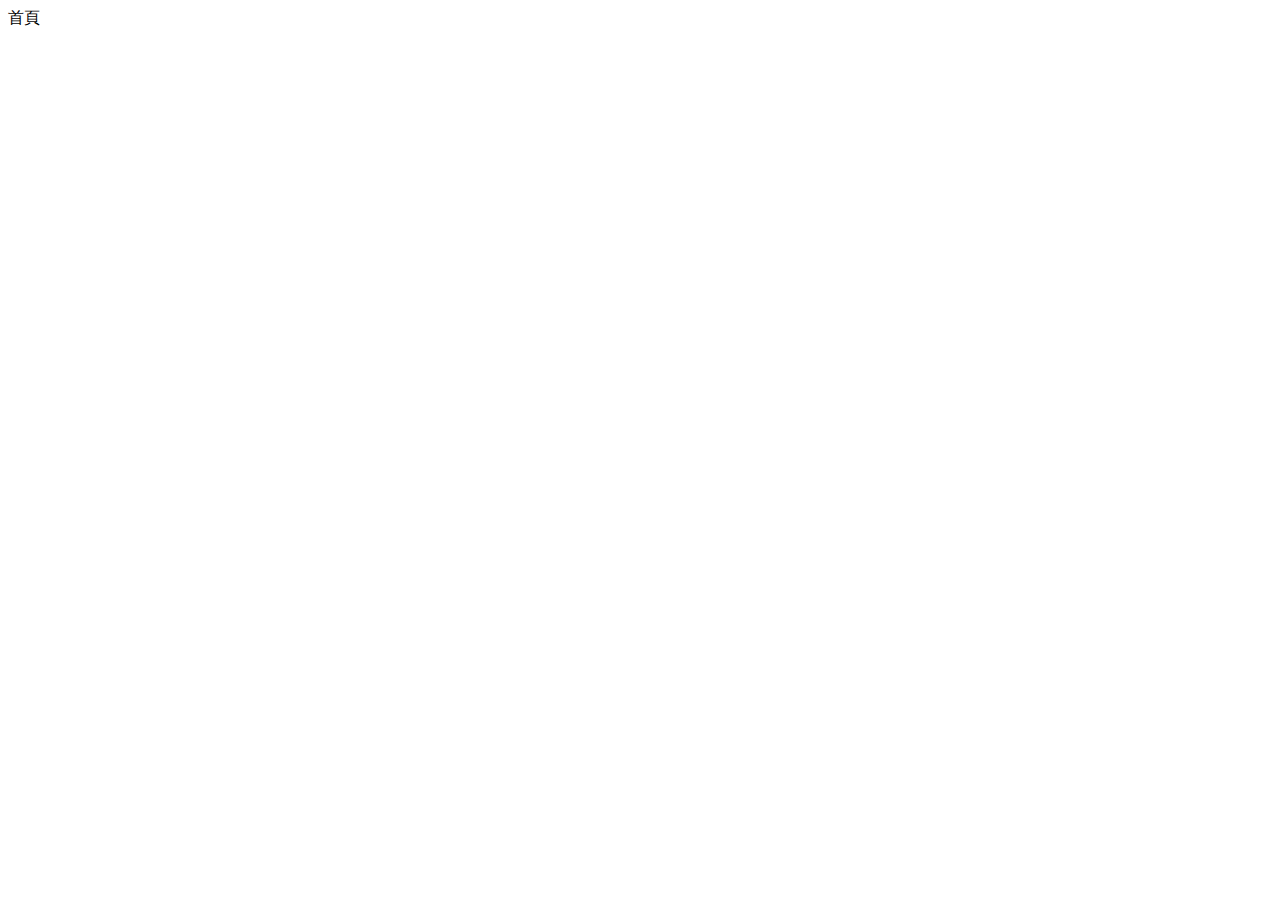
==== index.html @ 3f39b09b "新增" ====
<!DOCTYPE html>
<html lang="en">
<head>
    <meta charset="UTF-8">
    <meta http-equiv="X-UA-Compatible" content="IE=edge">
    <meta name="viewport" content="width=device-width, initial-scale=1.0">
    <title>Document</title>
</head>
<body>
    首頁
</body>
</html>
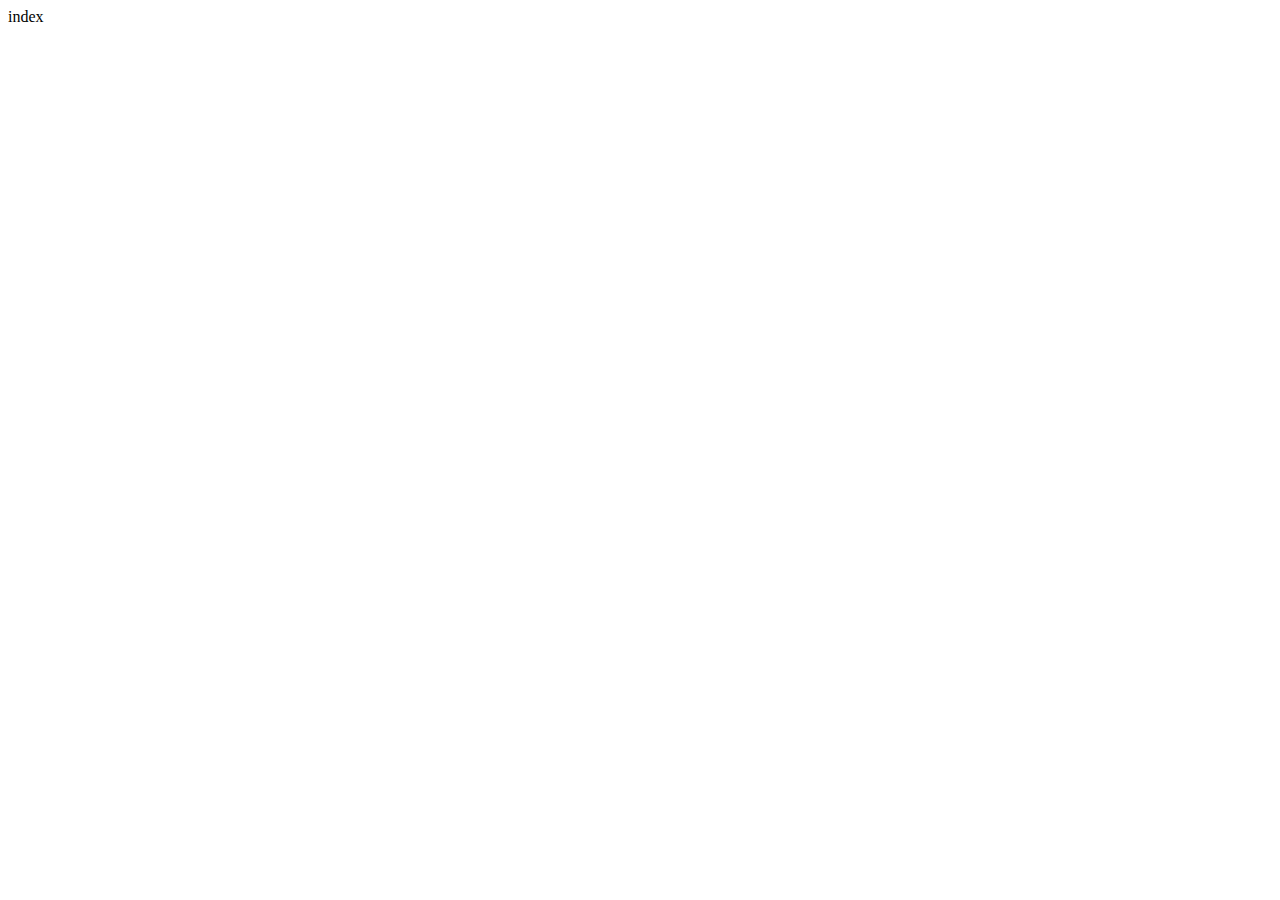
==== commit faa4f159: "first upload" ====
--- a/index.html
+++ b/index.html
@@ -1,12 +1,23 @@
 <!DOCTYPE html>
-<html lang="en">
+<html lang="zh-Hant-TW">
+
 <head>
     <meta charset="UTF-8">
     <meta http-equiv="X-UA-Compatible" content="IE=edge">
     <meta name="viewport" content="width=device-width, initial-scale=1.0">
-    <title>Document</title>
+    <meta name="keywords" content="響應式網頁設計, 企業形象網站設計, 電子商務購物網站, SEO 搜尋引擎優化, 視覺與平面設計, 網路行銷服務">
+    <meta name="description" content="用好的設計，為您帶來超凡行銷力。只要做一個網站，可支援多種瀏覽裝置，網頁會根據上網裝置大小不同，自動變換排版方式。">
+    <meta property="og:url"                content="網址">
+    <meta property="og:type"               content="website">
+    <meta property="og:title"              content="We Studio">
+    <meta property="og:description"        content="用好的設計，為您帶來超凡行銷力。只要做一個網站，可支援多種瀏覽裝置，網頁會根據上網裝置大小不同，自動變換排版方式。">
+    <meta property="og:image"              content="特色圖片">
+    <meta property="og:locale"             content="zh_TW">
+    <title>We Studio</title>
 </head>
+
 <body>
-    首頁
+index
 </body>
+
 </html>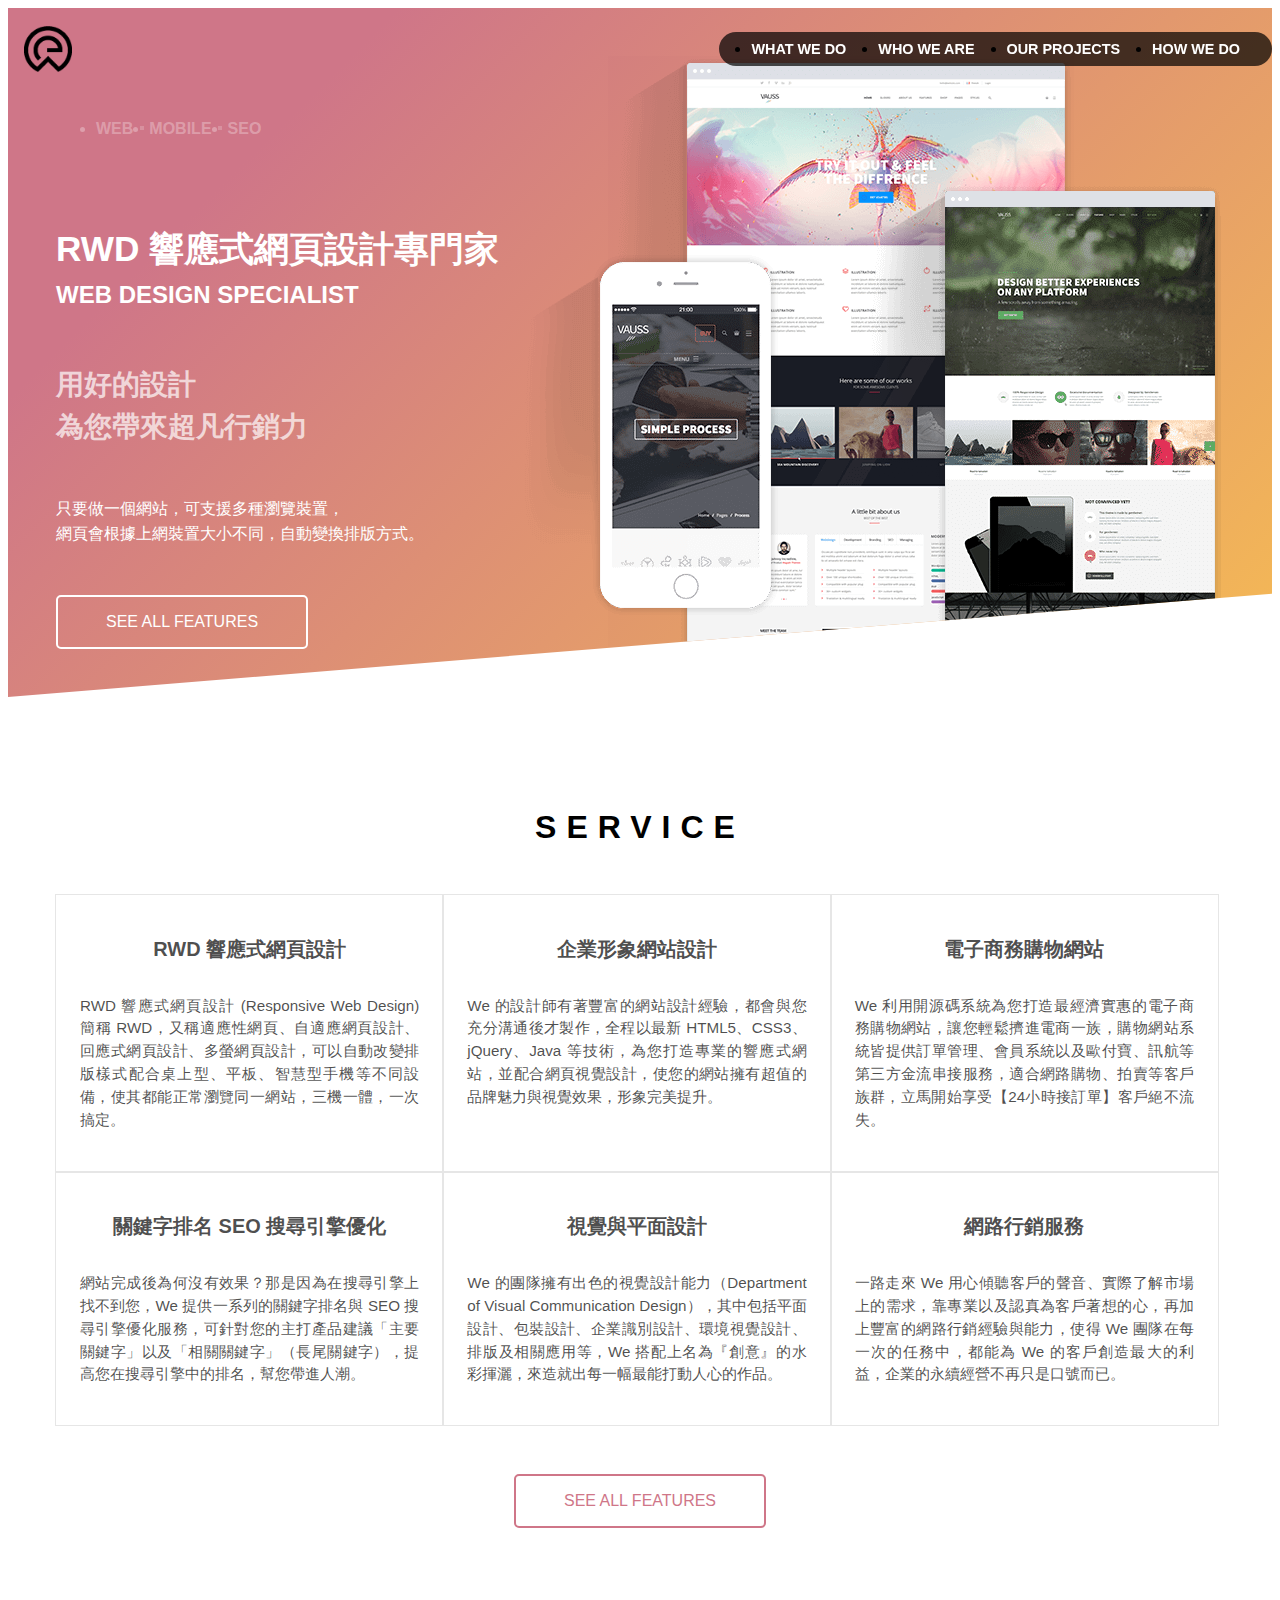
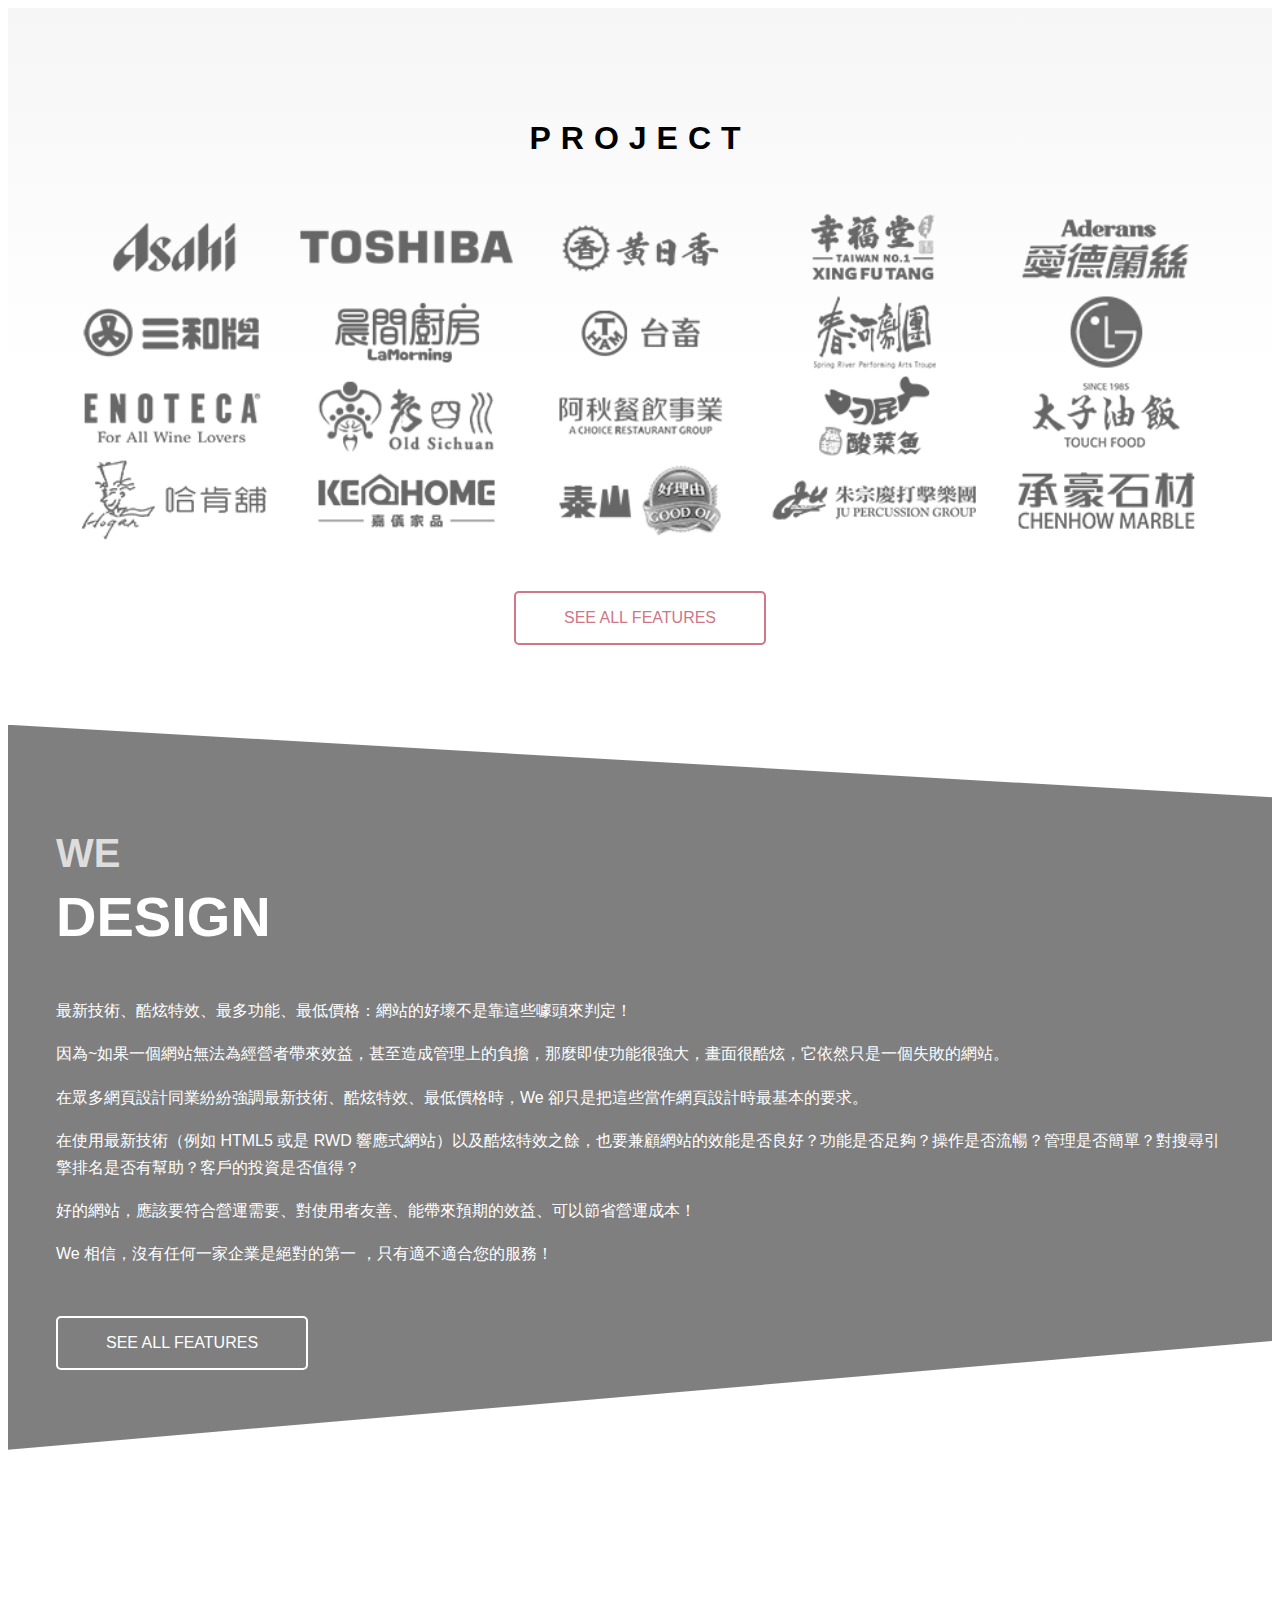
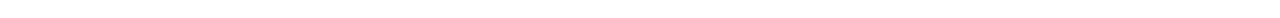
==== commit 85cb6b1b: "index : banner, service, project, intro update" ====
--- a/index.html
+++ b/index.html
@@ -7,17 +7,282 @@
     <meta name="viewport" content="width=device-width, initial-scale=1.0">
     <meta name="keywords" content="響應式網頁設計, 企業形象網站設計, 電子商務購物網站, SEO 搜尋引擎優化, 視覺與平面設計, 網路行銷服務">
     <meta name="description" content="用好的設計，為您帶來超凡行銷力。只要做一個網站，可支援多種瀏覽裝置，網頁會根據上網裝置大小不同，自動變換排版方式。">
-    <meta property="og:url"                content="網址">
+    <meta property="og:url"                content="https://shaofun.github.io/wanderer/">
     <meta property="og:type"               content="website">
     <meta property="og:title"              content="We Studio">
     <meta property="og:description"        content="用好的設計，為您帶來超凡行銷力。只要做一個網站，可支援多種瀏覽裝置，網頁會根據上網裝置大小不同，自動變換排版方式。">
-    <meta property="og:image"              content="特色圖片">
+    <meta property="og:image"              content="https://shaofun.github.io/wanderer/">
     <meta property="og:locale"             content="zh_TW">
     <title>We Studio</title>
+    <link rel="shortcut icon" href="./images/logo-header.png" type="image/x-icon">
+    <link rel="stylesheet" href="./style/reset.css">
+    <link rel="stylesheet" href="./style/all.css">
+    <link rel="stylesheet" href="./style/index.css">
+    <link rel="stylesheet" href="https://cdnjs.cloudflare.com/ajax/libs/font-awesome/6.4.2/css/all.min.css" integrity="sha512-z3gLpd7yknf1YoNbCzqRKc4qyor8gaKU1qmn+CShxbuBusANI9QpRohGBreCFkKxLhei6S9CQXFEbbKuqLg0DA==" crossorigin="anonymous" referrerpolicy="no-referrer" />
 </head>
 
 <body>
-index
+    <header class="header">
+        <div class="header-head">
+            <a href="./">
+                <img class="header-img header-imag-logo" src="./images/logo-header.png" alt="We Studio">
+            </a>
+        </div>
+        <div class="header-body">
+            <nav class="header-nav">
+                <ul class="header-ul">
+                    <li class="header-li">
+                        <a class="header-link" href="./service.html">what we do</a>
+                    </li>
+                    <li class="header-li">
+                        <a class="header-link" href="./about.html">who we are</a>
+                    </li>
+                    <li class="header-li">
+                        <a class="header-link" href="./works.html">our projects</a>
+                    </li>
+                    <li class="header-li">
+                        <a class="header-link" href="./process.html">how we do</a>
+                    </li>
+                </ul>
+                <button class="header-btn header-btn-xmark" type="button">
+                    
+                    <i class="fa-sharp fa-solid fa-xmark"></i>
+                </button>
+            </nav>
+        </div>
+        <div class="header-foot">
+            <button class="header-btn header-btn-bars" type="button">
+                <i class="fa-sharp fa-solid fa-bars"></i>
+            </button>
+        </div>
+
+
+
+    </header>
+
+    <section class="banner banner-index">
+        <div class="banner-container container mx-auto">
+            <div class="banner-head">
+                <h1 class="banner-title">
+                    RWD 響應式網頁設計專門家
+                    <small class="banner-small">web design specialist</small>
+                </h1>
+                <h2 class="banner-subTitle">用好的設計<br>為您帶來超凡行銷力
+                </h2>
+                <ul class="banner-ul banner-ul-order1">
+                    <li class="banner-li">web</li>
+                    <li class="banner-li">mobile</li>
+                    <li class="banner-li">seo</li>
+                </ul>
+                <p class="banner-desc">只要做一個網站，可支援多種瀏覽裝置，<br>
+                    網頁會根據上網裝置大小不同，自動變換排版方式。
+                </p>
+
+                <div class="banner-btns">
+                    <a class="banner-btn" href="./works.html">see all features</a>
+                </div>
+            </div>
+            <div class="banner-body">
+                <img class="banner-img banner-img-mobile" src="./images/banner-mobile.png" alt="mobile" width="260" height="364">
+                <img class="banner-img banner-img-desktop" src="./images/banner-desktop.png" alt="desktop" width="466" height="641">
+                <img class="banner-img banner-img-pad" src="./images/banner-pad.png" alt="pad" width="357" height="545">
+
+            </div>
+        </div>
+    </section>
+
+    <section class="base base-service">
+        <div class="base-container container mx-auto">
+            <header class="base-head">
+                <h3 class="base-title">service</h2>
+            </header>
+            <div class="base-body">
+                <div class="service">
+                    <div class="service-items">
+                        <div class="service-item">
+                            <h2 class="service-title">RWD 響應式網頁設計</h2>
+                            <div class="service-icons">
+                                <i class="fa-solid fa-mobile-screen-button"></i>
+                            </div>
+                            <p class="service-desc">RWD 響應式網頁設計 (Responsive Web Design) 簡稱 RWD，又稱適應性網頁、自適應網頁設計、回應式網頁設計、多螢網頁設計，可以自動改變排版樣式配合桌上型、平板、智慧型手機等不同設備，使其都能正常瀏覽同一網站，三機一體，一次搞定。
+                            </p>
+                        </div>
+                        <div class="service-item">
+                            <h2 class="service-title">企業形象網站設計</h2>
+                            <div class="service-icons">
+                                <i class="fa-solid fa-desktop"></i>
+                            </div>
+                            <p class="service-desc">We 的設計師有著豐富的網站設計經驗，都會與您充分溝通後才製作，全程以最新 HTML5、CSS3、jQuery、Java 等技術，為您打造專業的響應式網站，並配合網頁視覺設計，使您的網站擁有超值的品牌魅力與視覺效果，形象完美提升。
+                            </p>
+                        </div>
+                        <div class="service-item">
+                            <h2 class="service-title">電子商務購物網站</h2>
+                            <div class="service-icons">
+                                <i class="fa-solid fa-cart-shopping"></i>
+                            </div>
+                            <p class="service-desc">We 利用開源碼系統為您打造最經濟實惠的電子商務購物網站，讓您輕鬆擠進電商一族，購物網站系統皆提供訂單管理、會員系統以及歐付寶、訊航等第三方金流串接服務，適合網路購物、拍賣等客戶族群，立馬開始享受【24小時接訂單】客戶絕不流失。
+                            </p>
+                        </div>
+                        <div class="service-item">
+                            <h2 class="service-title">關鍵字排名 SEO 搜尋引擎優化</h2>
+                            <div class="service-icons">
+                                <i class="fa-solid fa-mobile-screen-button"></i>
+                            </div>
+                            <p class="service-desc">網站完成後為何沒有效果？那是因為在搜尋引擎上找不到您，We 提供一系列的關鍵字排名與 SEO 搜尋引擎優化服務，可針對您的主打產品建議「主要關鍵字」以及「相關關鍵字」（長尾關鍵字），提高您在搜尋引擎中的排名，幫您帶進人潮。
+                            </p>
+                        </div>
+                        <div class="service-item">
+                            <h2 class="service-title">視覺與平面設計</h2>
+                            <div class="service-icons">
+                                <i class="fa-solid fa-mobile-screen-button"></i>
+                            </div>
+                            <p class="service-desc">We 的團隊擁有出色的視覺設計能力（Department of Visual Communication Design），其中包括平面設計、包裝設計、企業識別設計、環境視覺設計、排版及相關應用等，We 搭配上名為『創意』的水彩揮灑，來造就出每一幅最能打動人心的作品。
+                            </p>
+                        </div>
+                        <div class="service-item">
+                            <h2 class="service-title">網路行銷服務</h2>
+                            <div class="service-icons">
+                                <i class="fa-solid fa-mobile-screen-button"></i>
+                            </div>
+                            <p class="service-desc">一路走來 We 用心傾聽客戶的聲音、實際了解市場上的需求，靠專業以及認真為客戶著想的心，再加上豐富的網路行銷經驗與能力，使得 We 團隊在每一次的任務中，都能為 We 的客戶創造最大的利益，企業的永續經營不再只是口號而已。
+                            </p>
+                        </div>
+
+                    </div>
+
+                </div>
+            </div>
+            <footer class="base-foot">
+                <div class="base-btns">
+                    <a class="base-btn" href="./service.html">see all features</a>
+                </div>
+            </footer>
+        </div>
+    </section>
+
+    <section class="base base-project">
+        <div class="base-container container mx-auto">
+
+            <header class="base-head">
+                <h3 class="base-title">project</h2>
+            </header>
+
+            <div class="base-body">
+                <div class="project">
+                    <div class="project-items">
+                        <div class="project-item">
+                            <img class="project-img" src="./images/project1.webp" width="180" height="65" alt="">
+                        </div>
+                        <div class="project-item">
+                            <img class="project-img" src="./images/project2.webp" width="180" height="65" alt="">
+                        </div>
+                        <div class="project-item">
+                            <img class="project-img" src="./images/project3.webp" width="180" height="65" alt="">
+                        </div>
+                        <div class="project-item">
+                            <img class="project-img" src="./images/project4.webp" width="180" height="65" alt="">
+                        </div>
+                        <div class="project-item">
+                            <img class="project-img" src="./images/project5.webp" width="180" height="65" alt="">
+                        </div>
+                        <div class="project-item">
+                            <img class="project-img" src="./images/project6.webp" width="180" height="65" alt="">
+                        </div>
+                        <div class="project-item">
+                            <img class="project-img" src="./images/project7.webp" width="180" height="65" alt="">
+                        </div>
+                        <div class="project-item">
+                            <img class="project-img" src="./images/project8.webp" width="180" height="65" alt="">
+                        </div>
+                        <div class="project-item">
+                            <img class="project-img" src="./images/project9.webp" width="180" height="65" alt="">
+                        </div>
+                        <div class="project-item">
+                            <img class="project-img" src="./images/project10.webp" width="180" height="65" alt="">
+                        </div>
+                        <div class="project-item">
+                            <img class="project-img" src="./images/project11.webp" width="180" height="65" alt="">
+                        </div>
+                        <div class="project-item">
+                            <img class="project-img" src="./images/project12.webp" width="180" height="65" alt="">
+                        </div>
+                        <div class="project-item">
+                            <img class="project-img" src="./images/project13.webp" width="180" height="65" alt="">
+                        </div>
+                        <div class="project-item">
+                            <img class="project-img" src="./images/project14.webp" width="180" height="65" alt="">
+                        </div>
+                        <div class="project-item">
+                            <img class="project-img" src="./images/project15.webp" width="180" height="65" alt="">
+                        </div>
+                        <div class="project-item">
+                            <img class="project-img" src="./images/project16.webp" width="180" height="65" alt="">
+                        </div>
+                        <div class="project-item">
+                            <img class="project-img" src="./images/project17.webp" width="180" height="65" alt="">
+                        </div>
+                        <div class="project-item">
+                            <img class="project-img" src="./images/project18.webp" width="180" height="65" alt="">
+                        </div>
+                        <div class="project-item">
+                            <img class="project-img" src="./images/project19.webp" width="180" height="65" alt="">
+                        </div>
+                        <div class="project-item">
+                            <img class="project-img" src="./images/project20.webp" width="180" height="65" alt="">
+                        </div>
+
+                    </div>
+                </div>
+            </div>
+
+            <footer class="base-foot">
+                <div class="base-btns">
+                    <a class="base-btn" href="./works.html">see all features</a>
+                </div>
+            </footer>
+
+        </div>
+    </section>
+    
+    <section class="base base-intro">
+        <div class="base-container container mx-auto">
+
+            <header class="base-head">
+                <h2 class="base-title">
+                    <small class="base-title-small">we</small>
+                    <span class="base-title-primary">design</span>
+                </h2>
+            </header>
+
+            <div class="base-body">
+                <div class="intro">
+                    <p class="intro-desc">最新技術、酷炫特效、最多功能、最低價格：網站的好壞不是靠這些噱頭來判定！</p>
+                    <p class="intro-desc">因為~如果一個網站無法為經營者帶來效益，甚至造成管理上的負擔，那麼即使功能很強大，畫面很酷炫，它依然只是一個失敗的網站。
+                    </p>
+                    <p class="intro-desc">在眾多網頁設計同業紛紛強調最新技術、酷炫特效、最低價格時，We 卻只是把這些當作網頁設計時最基本的要求。
+                    </p>
+                    <p class="intro-desc">在使用最新技術（例如 HTML5 或是 RWD 響應式網站）以及酷炫特效之餘，也要兼顧網站的效能是否良好？功能是否足夠？操作是否流暢？管理是否簡單？對搜尋引擎排名是否有幫助？客戶的投資是否值得？
+                    </p>
+                    <p class="intro-desc">好的網站，應該要符合營運需要、對使用者友善、能帶來預期的效益、可以節省營運成本！
+                    </p>
+                    <p class="intro-desc">We 相信，沒有任何一家企業是絕對的第一 ，只有適不適合您的服務！
+                    </p>
+
+                </div>
+            </div>
+
+            <footer class="base-foot">
+                <div class="base-btns">
+                    <a class="base-btn" href="./works.html">see all features</a>
+                </div>
+            </footer>
+            
+        </div>
+
+    </section>
+    <section class="base base-built"></section>
+    <footer class="footer"></footer>
+    <aside class="aside"></aside>
 </body>
 
 </html>--- a/style/all.css
+++ b/style/all.css
@@ -0,0 +1,224 @@
+@charset "utf-8";
+
+html {
+    scroll-behavior: smooth;
+}
+
+body {
+    font-family: Arial, Helvetica, "微軟正黑體", sans-serif ;
+}
+
+img {
+    vertical-align: bottom;
+}
+
+/* helper-------------------------------------------------------*/
+
+.container {
+    max-width: 1200px; /* 響應式*/
+    box-sizing: border-box;
+    /* padding: 20px; 有加上行才能從頭算,才不會一直要算width像素 */
+}
+
+.container-md {
+    max-width: 800px; 
+    box-sizing: border-box;
+}
+
+.mx-auto {
+    margin-left: auto;
+    margin-right: auto;
+}
+
+/*header-----------------------------------------------------------*/
+
+.header {
+    display: flex;
+    justify-content: space-between;
+    align-items: center;
+    position: fixed;
+    z-index: 10;
+    width: 100%;
+}
+
+.header-head, .header-body, .header-foot {
+    padding: .5rem 1rem;
+    box-sizing: border-box;
+}
+
+.header-head {
+    /* background-color: pink; */
+    width: 80px;
+}
+
+.header-body {
+    /* background-color: yellowgreen; */
+}
+
+
+.header-foot {
+    display: none;
+}
+
+.header-btn-xmark {
+    display: none;
+}
+
+.header-ul {
+    display: flex;
+    background-color: rgba(0, 0, 0, 0.7);
+    padding: 0.5rem 1rem;
+    border-radius: 30px;
+}
+
+.header-li {
+    margin-left: 1rem;
+    margin-right: 1rem;
+}
+
+.header-link {
+    color: #fff;
+    text-decoration: none;
+    text-transform: uppercase;
+    font-weight: 600;
+    font-size: 0.9rem;
+    transition-duration: 0.3s;
+}
+
+.header-link:hover {
+    color: #cf7688;
+}
+
+.header-img {
+    max-width: 100%;
+    height: auto;
+}
+
+/* banner----------------------------------------------------------*/
+
+.banner {
+    color: #fff;
+    background-image: linear-gradient(135deg, #cf7688 20%, #f5ba54);
+    clip-path: polygon(0 0, 100% 0, 100% 85% , 0 100%);
+    /* 斜角設計效果:4組 x y 數值 */
+}
+
+.banner-container {
+    display: flex;
+    align-items: center;
+}
+
+.banner-index .banner-head {
+    display: flex;
+    flex-direction: column;
+    width: 40%;
+    padding-top: 3rem;
+}
+
+.banner-index .banner-body {
+    position: relative;
+    width: 60%;
+    padding-top: 3rem;
+
+}
+
+.banner-head, .banner-body {
+    width: 50%;
+    padding-left: 1rem;
+    padding-right: 1rem;
+    box-sizing: border-box;
+}
+
+.banner-title {
+    font-size: 2.2rem;
+    margin-bottom: 2rem;
+}
+
+.banner-small {
+    display: block;
+    text-transform: uppercase;
+    margin-top: 0.5rem;
+    font-size: 1.5rem;
+}
+
+.banner-subTitle {
+    margin-bottom: 2rem;
+    font-size: 1.75rem;
+    line-height: 1.5;
+    color: rgba(255, 255, 255, .7);
+}
+.banner-desc {
+    line-height: 1.6;
+}
+
+.banner-ul {
+    display: flex;
+    text-transform: uppercase;
+    font-weight: 600;
+    color: rgba(255, 255, 255, 0.3);
+    margin-bottom: 4rem;
+}
+
+.banner-ul-order1 {
+    order: -1;
+}
+
+.banner-li + .banner-li{
+    margin-left: 1rem;
+    position: relative;
+}
+
+.banner-li + .banner-li::before {
+    content: "";
+    position: absolute;
+    top: .4rem;
+    left: -0.6rem;
+    width: 4px;
+    height: 4px;
+    background-color: rgba(255, 255, 255, 0.2);
+
+}
+
+.banner-btns {
+    margin-top: 2rem;
+    
+}
+
+.banner-btn {
+    color: #fff;
+    text-decoration: none;
+    text-transform: uppercase;
+    border: solid 2px #fff;
+    padding: 1rem 3rem;
+    display: inline-block;
+    border-radius: 5px;
+    transition-duration: .3s;
+}
+
+.banner-btn:hover {
+    background-color: rgba(255, 255, 255, 0.2);
+}
+
+.banner-img {
+    max-width: 100%;
+    height: auto;
+}
+
+.banner-img-mobile, .banner-img-pad {
+    position: absolute;
+}
+
+.banner-img-mobile {
+    bottom: 5rem;
+    left: 0;
+}
+
+.banner-img-pad {
+    bottom: -2rem;
+    right: 1rem;
+}
+
+.banner-img-desktop {
+    margin-left: 4.5rem;
+}
+
--- a/style/index.css
+++ b/style/index.css
@@ -0,0 +1,166 @@
+@charset "utf-8";
+
+.base {
+    padding-top: 5rem;
+    padding-bottom: 5rem;
+}
+
+.base-container {
+    padding-left: 1rem;
+    padding-right: 1rem;
+}
+
+.base-head, .base-foot {
+    text-align: center;
+}
+
+.base-body {
+    margin-top: 3rem;
+    margin-bottom: 3rem;
+}
+
+.base-title {
+    font-size: 2rem;
+    text-transform: uppercase;
+    letter-spacing: 10px;
+}
+
+.base-btn {
+    text-decoration: none;
+    text-transform: uppercase;
+    border: solid 2px #cf7688;
+    padding: 1rem 3rem;
+    display: inline-block;
+    border-radius: 5px;
+    color: #cf7688;
+    transition-duration: .3s;
+}
+
+.base-btn:hover {
+    background-color: #f6cdd5;
+}
+
+/* service---------------------------------------------------------------*/
+
+.service-items {
+    display: flex;
+    flex-wrap: wrap;
+}
+
+.service-item {
+    width: 33.333%;
+    border: solid 1px #e6e6e6;
+    margin-right: -1px;
+    margin-left: -1px;
+    padding: 1.5rem 1.5rem;
+    color: rgba(0, 0, 0, .7);
+    box-sizing: border-box;
+}
+
+.service-title {
+    font-size: 1.25rem;
+    text-align: center;
+}
+
+.service-desc {
+    font-size: .95rem;
+    line-height: 1.5;
+    text-align: justify;
+}
+
+.service-icons {
+    text-align: center;
+    font-size: 3rem;
+    margin-top: 2rem;
+    margin-bottom: 2rem;
+}
+
+.service-icons .fa-solid {
+    color: #cf7688;
+}
+
+/* project---------------------------------------------------------------*/
+
+.base-project {
+    background-image: linear-gradient(#f6f6f6 0, #fff 50%);
+}
+
+.project-items {
+    display: flex;
+    flex-wrap: wrap;
+}
+
+.project-item {
+    width: 20%;
+    text-align: center;
+}
+
+.project-img {
+    width: 100%;
+    height: auto;
+}
+
+/* intro------------------------------------------------------------------------ */
+
+.base-intro {
+    background-image: url('../images/intro-bg.jpg');
+    background-size: cover;
+    background-attachment: fixed;
+    position: relative;
+    clip-path: polygon(0 0, 100% 10%, 100% 85%, 0% 100%);
+}
+
+.base-intro::before {
+    content: '';
+    background-color: rgba(0, 0, 0, .5);
+    position: absolute;
+    width: 100%;
+    height: 100%;
+    top: 0;
+    left: 0;
+}
+
+.base-intro .base-container {
+    position: relative;
+    z-index: 1;
+}
+
+.base-intro .base-head, .base-intro .base-foot {
+    text-align: left;
+}
+
+.base-intro .base-title {
+    letter-spacing: 0;
+}
+
+.base-intro .base-title-small,
+.base-intro .base-title-primary {
+    display: block;
+}
+
+.base-intro .base-title-small {
+    color: #ddd;
+    font-size: 2.5rem;
+}
+
+.base-intro .base-title-primary{
+    color: #fff;
+    font-size: 3.5rem;
+    margin-top: 0.5rem;
+}
+
+.base-intro .base-btn {
+    color: #fff;
+    border-color: #ffff;
+}
+
+.base-intro .base-btn:hover {
+    background-color: rgba(255, 255, 255, 0.2);
+}
+
+.intro-desc {
+    color: #fff;
+    margin-top: 1rem;
+    margin-bottom: 1rem;
+    line-height: 1.7rem;
+}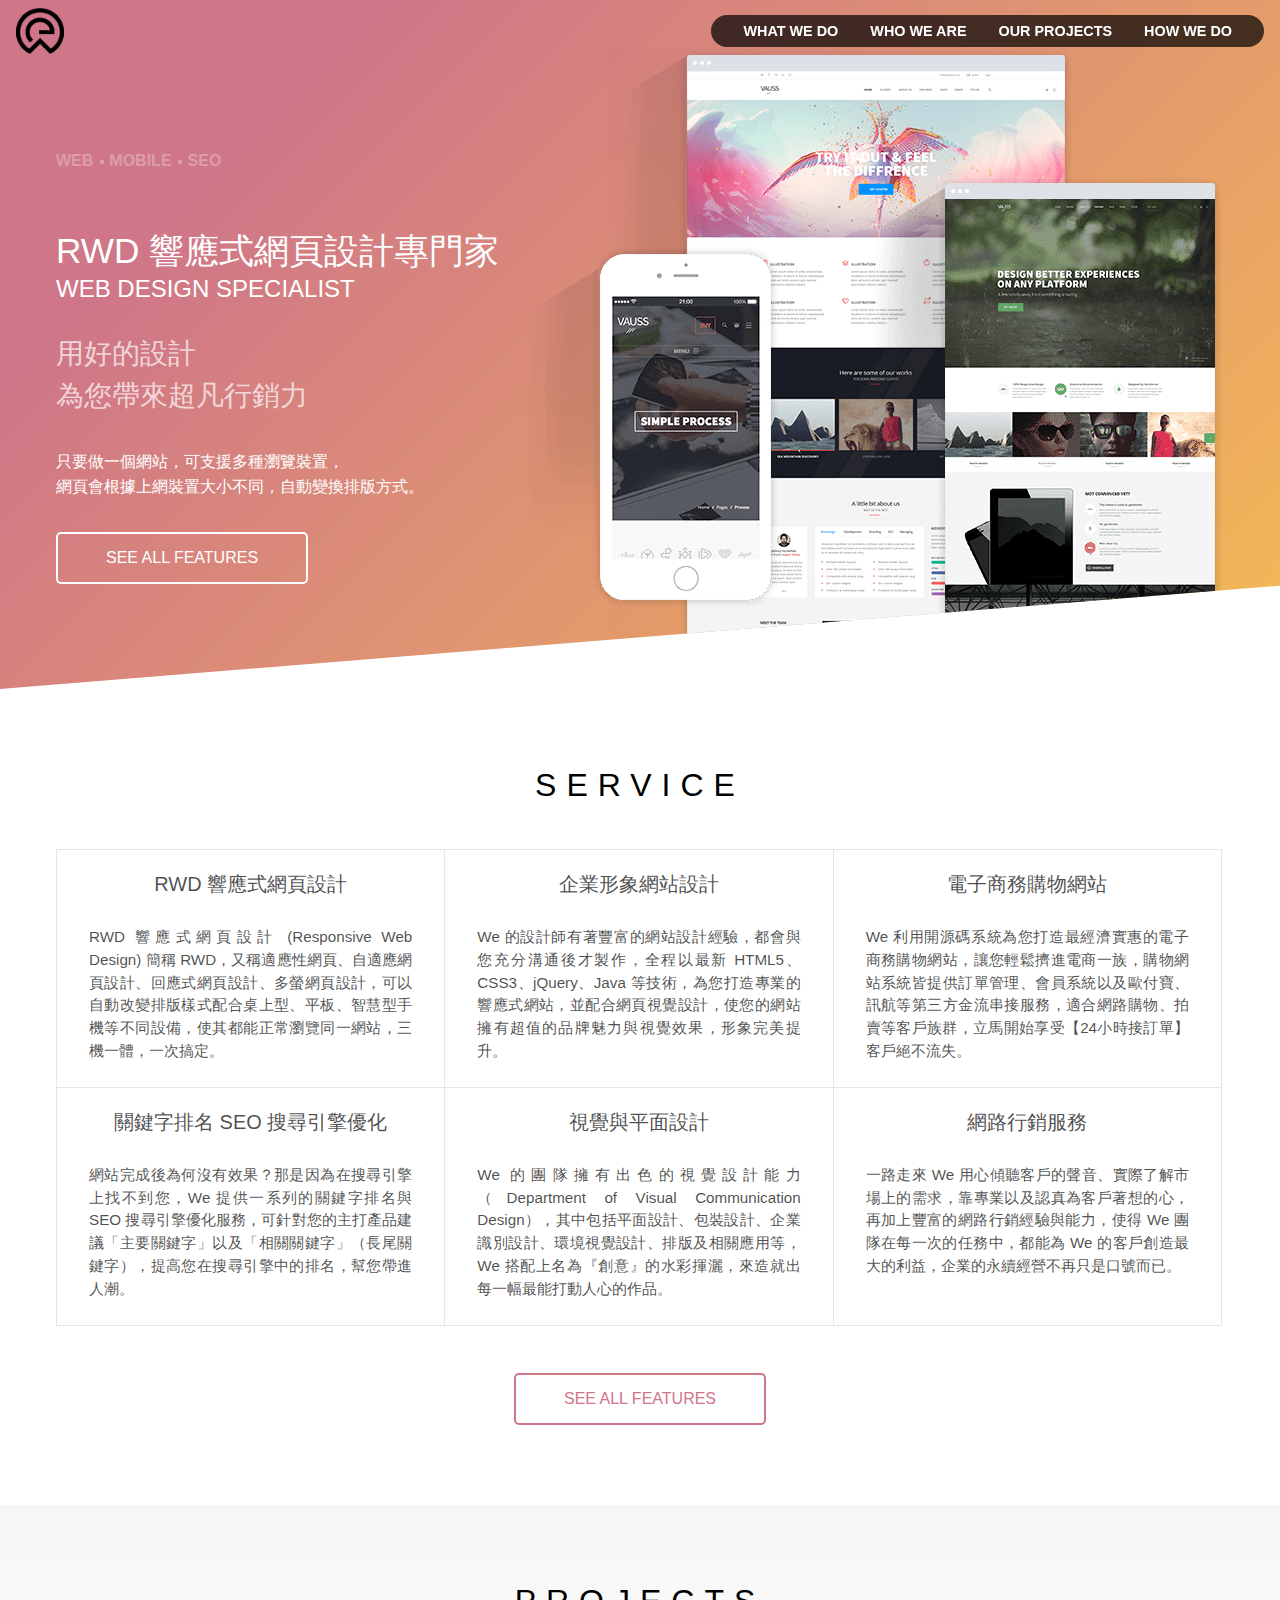
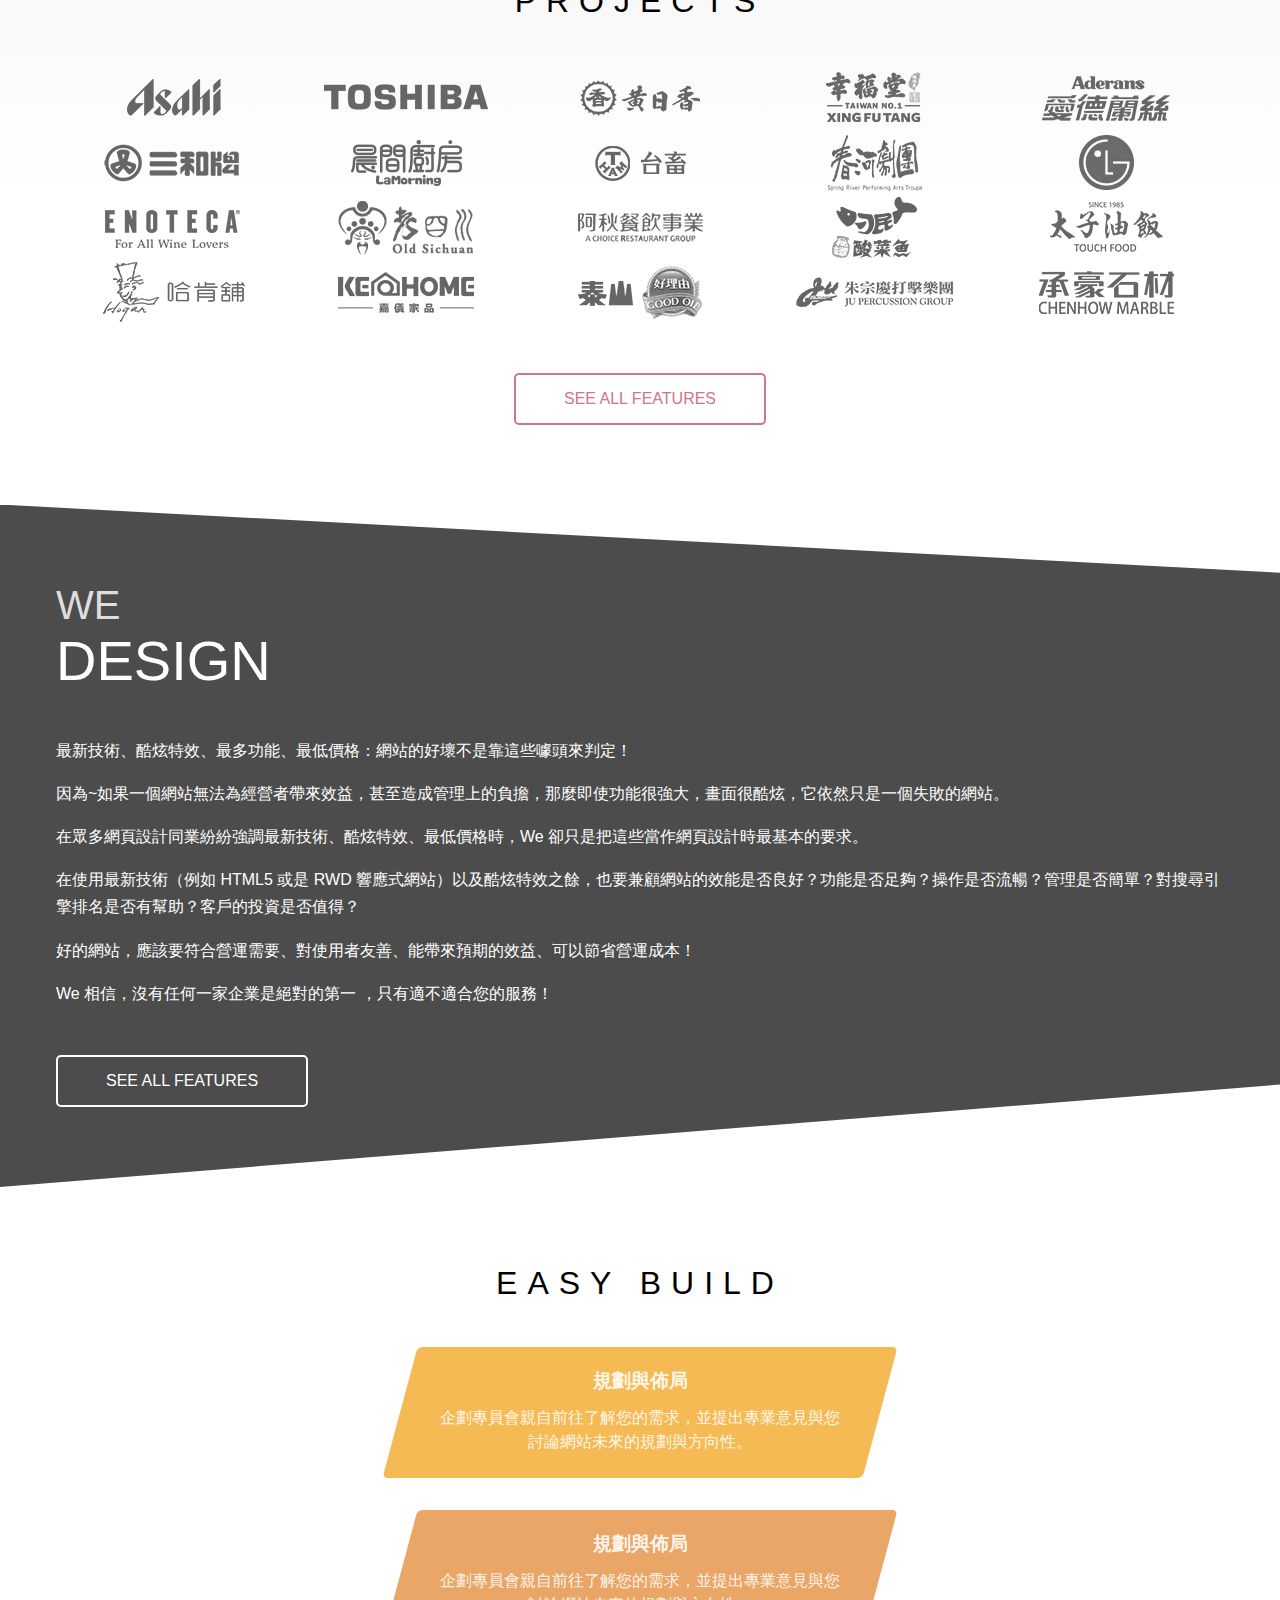
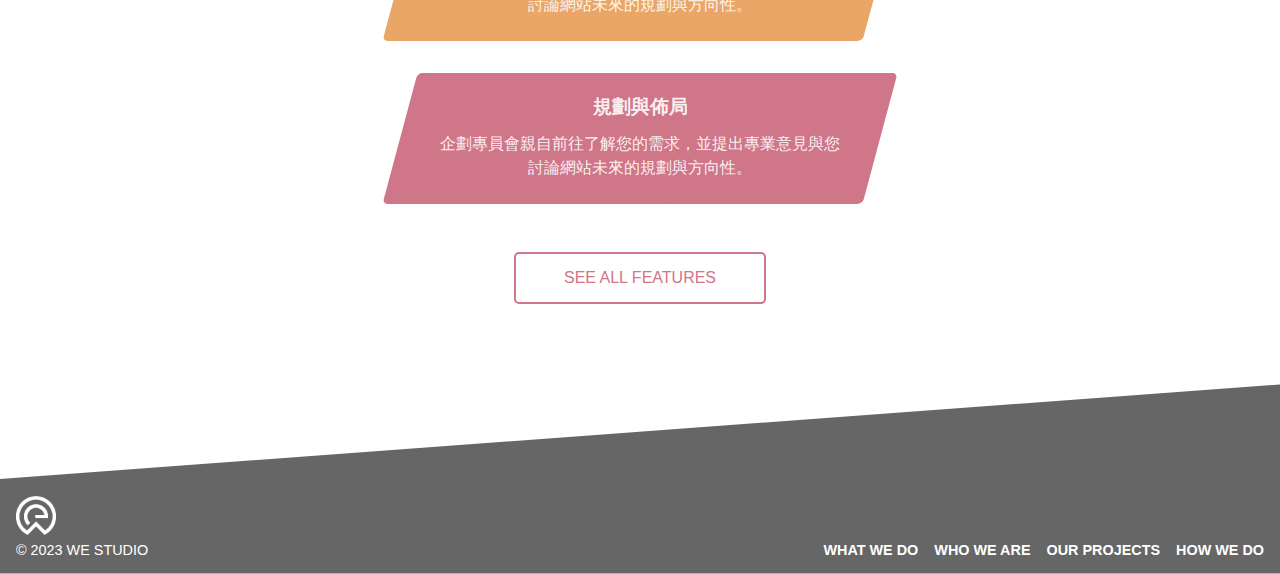
==== commit dd2335b2: "works,process upload" ====
--- a/index.html
+++ b/index.html
@@ -7,12 +7,12 @@
     <meta name="viewport" content="width=device-width, initial-scale=1.0">
     <meta name="keywords" content="響應式網頁設計, 企業形象網站設計, 電子商務購物網站, SEO 搜尋引擎優化, 視覺與平面設計, 網路行銷服務">
     <meta name="description" content="用好的設計，為您帶來超凡行銷力。只要做一個網站，可支援多種瀏覽裝置，網頁會根據上網裝置大小不同，自動變換排版方式。">
-    <meta property="og:url"                content="https://shaofun.github.io/wanderer/">
-    <meta property="og:type"               content="website">
-    <meta property="og:title"              content="We Studio">
-    <meta property="og:description"        content="用好的設計，為您帶來超凡行銷力。只要做一個網站，可支援多種瀏覽裝置，網頁會根據上網裝置大小不同，自動變換排版方式。">
-    <meta property="og:image"              content="https://shaofun.github.io/wanderer/">
-    <meta property="og:locale"             content="zh_TW">
+    <meta property="og:url" content="https://shaofun.github.io/wanderer/">
+    <meta property="og:type" content="website">
+    <meta property="og:title" content="We Studio">
+    <meta property="og:description" content="用好的設計，為您帶來超凡行銷力。只要做一個網站，可支援多種瀏覽裝置，網頁會根據上網裝置大小不同，自動變換排版方式。">
+    <meta property="og:image" content="https://shaofun.github.io/wanderer/images/og-index.png">
+    <meta property="og:locale" content="zh_TW">
     <title>We Studio</title>
     <link rel="shortcut icon" href="./images/logo-header.png" type="image/x-icon">
     <link rel="stylesheet" href="./style/reset.css">
@@ -25,7 +25,7 @@
     <header class="header">
         <div class="header-head">
             <a href="./">
-                <img class="header-img header-imag-logo" src="./images/logo-header.png" alt="We Studio">
+                <img class="header-img header-img-logo" width="60" height="58" src="./images/logo-header.png" alt="We Studio">
             </a>
         </div>
         <div class="header-body">
@@ -41,23 +41,19 @@
                         <a class="header-link" href="./works.html">our projects</a>
                     </li>
                     <li class="header-li">
-                        <a class="header-link" href="./process.html">how we do</a>
+                        <a class="header-link" href="process.html">how we do</a>
                     </li>
                 </ul>
                 <button class="header-btn header-btn-xmark" type="button">
-                    
-                    <i class="fa-sharp fa-solid fa-xmark"></i>
+                    <i class="fa-solid fa-xmark"></i>
                 </button>
             </nav>
         </div>
         <div class="header-foot">
             <button class="header-btn header-btn-bars" type="button">
-                <i class="fa-sharp fa-solid fa-bars"></i>
+                <i class="fa-solid fa-bars"></i>
             </button>
         </div>
-
-
-
     </header>
 
     <section class="banner banner-index">
@@ -67,17 +63,14 @@
                     RWD 響應式網頁設計專門家
                     <small class="banner-small">web design specialist</small>
                 </h1>
-                <h2 class="banner-subTitle">用好的設計<br>為您帶來超凡行銷力
-                </h2>
+                <h2 class="banner-subTitle">用好的設計<br>為您帶來超凡行銷力</h2>
                 <ul class="banner-ul banner-ul-order1">
                     <li class="banner-li">web</li>
                     <li class="banner-li">mobile</li>
                     <li class="banner-li">seo</li>
                 </ul>
-                <p class="banner-desc">只要做一個網站，可支援多種瀏覽裝置，<br>
-                    網頁會根據上網裝置大小不同，自動變換排版方式。
-                </p>
-
+                <p class="banner-desc">只要做一個網站，可支援多種瀏覽裝置，<br>網頁會根據上網裝置大小不同，自動變換排版方式。</p>
+                
                 <div class="banner-btns">
                     <a class="banner-btn" href="./works.html">see all features</a>
                 </div>
@@ -86,16 +79,17 @@
                 <img class="banner-img banner-img-mobile" src="./images/banner-mobile.png" alt="mobile" width="260" height="364">
                 <img class="banner-img banner-img-desktop" src="./images/banner-desktop.png" alt="desktop" width="466" height="641">
                 <img class="banner-img banner-img-pad" src="./images/banner-pad.png" alt="pad" width="357" height="545">
-
             </div>
         </div>
     </section>
 
     <section class="base base-service">
         <div class="base-container container mx-auto">
+
             <header class="base-head">
-                <h3 class="base-title">service</h2>
+                <h3 class="base-title">service</h3>
             </header>
+
             <div class="base-body">
                 <div class="service">
                     <div class="service-items">
@@ -104,59 +98,53 @@
                             <div class="service-icons">
                                 <i class="fa-solid fa-mobile-screen-button"></i>
                             </div>
-                            <p class="service-desc">RWD 響應式網頁設計 (Responsive Web Design) 簡稱 RWD，又稱適應性網頁、自適應網頁設計、回應式網頁設計、多螢網頁設計，可以自動改變排版樣式配合桌上型、平板、智慧型手機等不同設備，使其都能正常瀏覽同一網站，三機一體，一次搞定。
-                            </p>
+                            <p class="service-desc">RWD 響應式網頁設計 (Responsive Web Design) 簡稱 RWD，又稱適應性網頁、自適應網頁設計、回應式網頁設計、多螢網頁設計，可以自動改變排版樣式配合桌上型、平板、智慧型手機等不同設備，使其都能正常瀏覽同一網站，三機一體，一次搞定。</p>
                         </div>
                         <div class="service-item">
                             <h2 class="service-title">企業形象網站設計</h2>
                             <div class="service-icons">
                                 <i class="fa-solid fa-desktop"></i>
                             </div>
-                            <p class="service-desc">We 的設計師有著豐富的網站設計經驗，都會與您充分溝通後才製作，全程以最新 HTML5、CSS3、jQuery、Java 等技術，為您打造專業的響應式網站，並配合網頁視覺設計，使您的網站擁有超值的品牌魅力與視覺效果，形象完美提升。
-                            </p>
+                            <p class="service-desc">We 的設計師有著豐富的網站設計經驗，都會與您充分溝通後才製作，全程以最新 HTML5、CSS3、jQuery、Java 等技術，為您打造專業的響應式網站，並配合網頁視覺設計，使您的網站擁有超值的品牌魅力與視覺效果，形象完美提升。</p>
                         </div>
                         <div class="service-item">
                             <h2 class="service-title">電子商務購物網站</h2>
                             <div class="service-icons">
                                 <i class="fa-solid fa-cart-shopping"></i>
                             </div>
-                            <p class="service-desc">We 利用開源碼系統為您打造最經濟實惠的電子商務購物網站，讓您輕鬆擠進電商一族，購物網站系統皆提供訂單管理、會員系統以及歐付寶、訊航等第三方金流串接服務，適合網路購物、拍賣等客戶族群，立馬開始享受【24小時接訂單】客戶絕不流失。
-                            </p>
+                            <p class="service-desc">We 利用開源碼系統為您打造最經濟實惠的電子商務購物網站，讓您輕鬆擠進電商一族，購物網站系統皆提供訂單管理、會員系統以及歐付寶、訊航等第三方金流串接服務，適合網路購物、拍賣等客戶族群，立馬開始享受【24小時接訂單】客戶絕不流失。</p>
                         </div>
                         <div class="service-item">
                             <h2 class="service-title">關鍵字排名 SEO 搜尋引擎優化</h2>
                             <div class="service-icons">
-                                <i class="fa-solid fa-mobile-screen-button"></i>
-                            </div>
-                            <p class="service-desc">網站完成後為何沒有效果？那是因為在搜尋引擎上找不到您，We 提供一系列的關鍵字排名與 SEO 搜尋引擎優化服務，可針對您的主打產品建議「主要關鍵字」以及「相關關鍵字」（長尾關鍵字），提高您在搜尋引擎中的排名，幫您帶進人潮。
-                            </p>
+                                <i class="fa-solid fa-magnifying-glass"></i>
+                            </div>
+                            <p class="service-desc">網站完成後為何沒有效果？那是因為在搜尋引擎上找不到您，We 提供一系列的關鍵字排名與 SEO 搜尋引擎優化服務，可針對您的主打產品建議「主要關鍵字」以及「相關關鍵字」（長尾關鍵字），提高您在搜尋引擎中的排名，幫您帶進人潮。</p>
                         </div>
                         <div class="service-item">
                             <h2 class="service-title">視覺與平面設計</h2>
                             <div class="service-icons">
-                                <i class="fa-solid fa-mobile-screen-button"></i>
-                            </div>
-                            <p class="service-desc">We 的團隊擁有出色的視覺設計能力（Department of Visual Communication Design），其中包括平面設計、包裝設計、企業識別設計、環境視覺設計、排版及相關應用等，We 搭配上名為『創意』的水彩揮灑，來造就出每一幅最能打動人心的作品。
-                            </p>
+                                <i class="fa-solid fa-image"></i>
+                            </div>
+                            <p class="service-desc">We 的團隊擁有出色的視覺設計能力（Department of Visual Communication Design），其中包括平面設計、包裝設計、企業識別設計、環境視覺設計、排版及相關應用等，We 搭配上名為『創意』的水彩揮灑，來造就出每一幅最能打動人心的作品。</p>
                         </div>
                         <div class="service-item">
                             <h2 class="service-title">網路行銷服務</h2>
                             <div class="service-icons">
-                                <i class="fa-solid fa-mobile-screen-button"></i>
-                            </div>
-                            <p class="service-desc">一路走來 We 用心傾聽客戶的聲音、實際了解市場上的需求，靠專業以及認真為客戶著想的心，再加上豐富的網路行銷經驗與能力，使得 We 團隊在每一次的任務中，都能為 We 的客戶創造最大的利益，企業的永續經營不再只是口號而已。
-                            </p>
-                        </div>
-
+                                <i class="fa-solid fa-cloud"></i>
+                            </div>
+                            <p class="service-desc">一路走來 We 用心傾聽客戶的聲音、實際了解市場上的需求，靠專業以及認真為客戶著想的心，再加上豐富的網路行銷經驗與能力，使得 We 團隊在每一次的任務中，都能為 We 的客戶創造最大的利益，企業的永續經營不再只是口號而已。</p>
+                        </div>
                     </div>
-
-                </div>
-            </div>
+                </div>
+            </div>
+
             <footer class="base-foot">
                 <div class="base-btns">
                     <a class="base-btn" href="./service.html">see all features</a>
                 </div>
             </footer>
+
         </div>
     </section>
 
@@ -164,7 +152,7 @@
         <div class="base-container container mx-auto">
 
             <header class="base-head">
-                <h3 class="base-title">project</h2>
+                <h3 class="base-title">projects</h3>
             </header>
 
             <div class="base-body">
@@ -230,7 +218,6 @@
                         <div class="project-item">
                             <img class="project-img" src="./images/project20.webp" width="180" height="65" alt="">
                         </div>
-
                     </div>
                 </div>
             </div>
@@ -241,48 +228,114 @@
                 </div>
             </footer>
 
-        </div>
-    </section>
-    
+        </div>        
+    </section>
+
     <section class="base base-intro">
+
         <div class="base-container container mx-auto">
 
             <header class="base-head">
-                <h2 class="base-title">
+                <h3 class="base-title">
                     <small class="base-title-small">we</small>
                     <span class="base-title-primary">design</span>
-                </h2>
+                </h3>
             </header>
 
             <div class="base-body">
                 <div class="intro">
                     <p class="intro-desc">最新技術、酷炫特效、最多功能、最低價格：網站的好壞不是靠這些噱頭來判定！</p>
-                    <p class="intro-desc">因為~如果一個網站無法為經營者帶來效益，甚至造成管理上的負擔，那麼即使功能很強大，畫面很酷炫，它依然只是一個失敗的網站。
-                    </p>
-                    <p class="intro-desc">在眾多網頁設計同業紛紛強調最新技術、酷炫特效、最低價格時，We 卻只是把這些當作網頁設計時最基本的要求。
-                    </p>
-                    <p class="intro-desc">在使用最新技術（例如 HTML5 或是 RWD 響應式網站）以及酷炫特效之餘，也要兼顧網站的效能是否良好？功能是否足夠？操作是否流暢？管理是否簡單？對搜尋引擎排名是否有幫助？客戶的投資是否值得？
-                    </p>
-                    <p class="intro-desc">好的網站，應該要符合營運需要、對使用者友善、能帶來預期的效益、可以節省營運成本！
-                    </p>
-                    <p class="intro-desc">We 相信，沒有任何一家企業是絕對的第一 ，只有適不適合您的服務！
-                    </p>
-
+                    <p class="intro-desc">因為~如果一個網站無法為經營者帶來效益，甚至造成管理上的負擔，那麼即使功能很強大，畫面很酷炫，它依然只是一個失敗的網站。</p>
+                    <p class="intro-desc">在眾多網頁設計同業紛紛強調最新技術、酷炫特效、最低價格時，We 卻只是把這些當作網頁設計時最基本的要求。</p>
+                    <p class="intro-desc">在使用最新技術（例如 HTML5 或是 RWD 響應式網站）以及酷炫特效之餘，也要兼顧網站的效能是否良好？功能是否足夠？操作是否流暢？管理是否簡單？對搜尋引擎排名是否有幫助？客戶的投資是否值得？</p>
+                    <p class="intro-desc">好的網站，應該要符合營運需要、對使用者友善、能帶來預期的效益、可以節省營運成本！</p>
+                    <p class="intro-desc">We 相信，沒有任何一家企業是絕對的第一 ，只有適不適合您的服務！</p>
                 </div>
             </div>
 
             <footer class="base-foot">
                 <div class="base-btns">
-                    <a class="base-btn" href="./works.html">see all features</a>
+                    <a class="base-btn" href="./about.html">see all features</a>
                 </div>
             </footer>
-            
-        </div>
-
-    </section>
-    <section class="base base-built"></section>
-    <footer class="footer"></footer>
-    <aside class="aside"></aside>
+
+        </div>           
+    </section>
+
+    <section class="base base-build">
+
+        <div class="base-container">
+            <header class="base-head">
+                <h3 class="base-title">easy build</h3>
+            </header>
+            <div class="base-body">
+                <div class="build">
+                    <ol class="build-ol">
+                        <li class="build-li build-li-1">
+
+                            <div class="build-content">
+                                <h4 class="build-title">規劃與佈局</h4>
+                                <p class="build-desc">企劃專員會親自前往了解您的需求，並提出專業意見與您討論網站未來的規劃與方向性。</p>
+                            </div>
+
+                        </li>
+                        <li class="build-li build-li-2">
+
+                            <div class="build-content">
+                                <h4 class="build-title">規劃與佈局</h4>
+                                <p class="build-desc">企劃專員會親自前往了解您的需求，並提出專業意見與您討論網站未來的規劃與方向性。</p>
+                            </div>
+
+                        </li>
+                        <li class="build-li build-li-3">
+
+                            <div class="build-content">
+                                <h4 class="build-title">規劃與佈局</h4>
+                                <p class="build-desc">企劃專員會親自前往了解您的需求，並提出專業意見與您討論網站未來的規劃與方向性。</p>
+                            </div>
+
+                        </li>
+                    </ol>
+                </div>
+            </div>
+            <footer class="base-foot">
+                <div class="base-btns">
+                    <a class="base-btn" href="./process.html">see all features</a>
+                </div>
+            </footer>
+        </div>
+    </section>
+
+    <footer class="footer">
+        <div class="footer-head">
+            <img class="footer-img footer-img-logo" src="./images/logo-footer.png" width="60" height="58" alt="We studio">
+            <p class="footer-desc">&copy; 2023 we studio</p>
+        </div>
+        <div class="footer-body">
+            <ul class="footer-ul">
+                <li class="footer-li">
+                    <a class="footer-link" href="./service.html">what we do</a>
+                </li>
+                <li class="footer-li">
+                    <a class="footer-link" href="./about.html">who we are</a>
+                </li>
+                <li class="footer-li">
+                    <a class="footer-link" href="./works.html">our projects</a>
+                </li>
+                <li class="footer-li">
+                    <a class="footer-link" href="process.html">how we do</a>
+                </li>
+            </ul>
+        </div>
+    </footer>
+
+    <aside class="aside">
+        <div class="aside-head">
+            <a class="aside-link aside-link-top" href="#">
+                <i class="fa-regular fa-circle-up"></i>
+            </a>
+        </div>
+    </aside>
 </body>
 
 </html>--- a/style/all.css
+++ b/style/all.css
@@ -5,23 +5,22 @@
 }
 
 body {
-    font-family: Arial, Helvetica, "微軟正黑體", sans-serif ;
+    font-family: Arial, Helvetica, "微軟正黑體", sans-serif;
 }
 
 img {
     vertical-align: bottom;
 }
 
-/* helper-------------------------------------------------------*/
+/* helper --------------------------------------- */
 
 .container {
-    max-width: 1200px; /* 響應式*/
+    max-width: 1200px;
     box-sizing: border-box;
-    /* padding: 20px; 有加上行才能從頭算,才不會一直要算width像素 */
 }
 
 .container-md {
-    max-width: 800px; 
+    max-width: 800px;
     box-sizing: border-box;
 }
 
@@ -30,7 +29,7 @@
     margin-right: auto;
 }
 
-/*header-----------------------------------------------------------*/
+/* header ------------------------------ */
 
 .header {
     display: flex;
@@ -38,6 +37,7 @@
     align-items: center;
     position: fixed;
     z-index: 10;
+    /* background-color: pink; */
     width: 100%;
 }
 
@@ -55,19 +55,14 @@
     /* background-color: yellowgreen; */
 }
 
-
-.header-foot {
+.header-foot, .header-btn-xmark {
     display: none;
 }
 
-.header-btn-xmark {
-    display: none;
-}
-
 .header-ul {
     display: flex;
-    background-color: rgba(0, 0, 0, 0.7);
-    padding: 0.5rem 1rem;
+    background-color: rgba(0, 0, 0, .7);
+    padding: .5rem 1rem;
     border-radius: 30px;
 }
 
@@ -81,8 +76,8 @@
     text-decoration: none;
     text-transform: uppercase;
     font-weight: 600;
-    font-size: 0.9rem;
-    transition-duration: 0.3s;
+    font-size: .9rem;
+    transition-duration: .3s;
 }
 
 .header-link:hover {
@@ -94,13 +89,11 @@
     height: auto;
 }
 
-/* banner----------------------------------------------------------*/
-
+/* banner --------------------------- */
 .banner {
     color: #fff;
-    background-image: linear-gradient(135deg, #cf7688 20%, #f5ba54);
-    clip-path: polygon(0 0, 100% 0, 100% 85% , 0 100%);
-    /* 斜角設計效果:4組 x y 數值 */
+    background-image: linear-gradient(135deg, #cf7688 20%, #f5ba54 100%);
+    clip-path: polygon(0 0, 100% 0, 100% 85%, 0 100%);
 }
 
 .banner-container {
@@ -119,7 +112,6 @@
     position: relative;
     width: 60%;
     padding-top: 3rem;
-
 }
 
 .banner-head, .banner-body {
@@ -135,10 +127,10 @@
 }
 
 .banner-small {
+    text-transform: uppercase;
+    font-size: 1.5rem;
+    margin-top: .5rem;
     display: block;
-    text-transform: uppercase;
-    margin-top: 0.5rem;
-    font-size: 1.5rem;
 }
 
 .banner-subTitle {
@@ -147,23 +139,29 @@
     line-height: 1.5;
     color: rgba(255, 255, 255, .7);
 }
+
 .banner-desc {
     line-height: 1.6;
 }
 
+.banner-desc + .banner-desc {
+    margin-top: 1rem;
+}
+
+.banner-desc-lg {
+    font-size: 1.5rem;
+    line-height: 1.3;
+}
+
 .banner-ul {
     display: flex;
     text-transform: uppercase;
     font-weight: 600;
-    color: rgba(255, 255, 255, 0.3);
+    color: rgba(255, 255, 255, .3);
     margin-bottom: 4rem;
 }
 
-.banner-ul-order1 {
-    order: -1;
-}
-
-.banner-li + .banner-li{
+.banner-li + .banner-li {
     margin-left: 1rem;
     position: relative;
 }
@@ -172,16 +170,18 @@
     content: "";
     position: absolute;
     top: .4rem;
-    left: -0.6rem;
+    left: -.6rem;
     width: 4px;
     height: 4px;
-    background-color: rgba(255, 255, 255, 0.2);
-
+    background-color: rgba(255, 255, 255, .3);
+}
+
+.banner-ul-order1 {
+    order: -1;
 }
 
 .banner-btns {
     margin-top: 2rem;
-    
 }
 
 .banner-btn {
@@ -196,7 +196,7 @@
 }
 
 .banner-btn:hover {
-    background-color: rgba(255, 255, 255, 0.2);
+    background-color: rgba(255, 255, 255, .2);
 }
 
 .banner-img {
@@ -204,6 +204,11 @@
     height: auto;
 }
 
+.banner-img-fit {
+    height: 400px;
+    object-fit: cover;
+}
+
 .banner-img-mobile, .banner-img-pad {
     position: absolute;
 }
@@ -222,3 +227,84 @@
     margin-left: 4.5rem;
 }
 
+.banner-title-line {
+    position: relative;
+}
+
+.banner-title-line::after {
+    content: "";
+    position: absolute;
+    width: 1.5em;
+    border-top: solid 4px rgba(255, 255, 255, .5);
+    left: 0;
+    bottom: -1rem;
+}
+
+/* footer ---------------------------- */
+
+.footer {
+    background-color: #666;
+    display: flex;
+    justify-content: space-between;
+    align-items: flex-end;
+    padding: 7rem 1rem 1rem;
+    clip-path: polygon(0 50%, 100% 0, 100% 100%, 0 100%);
+}
+
+.footer-img {
+    max-width: 100%;
+    height: auto;
+}
+
+.footer-img-logo {
+    max-width: 40px;
+    margin-bottom: .5rem;
+}
+
+.footer-desc {
+    font-size: .9rem;
+    color: #fff;
+    text-transform: uppercase;
+}
+
+.footer-ul {
+    display: flex;
+}
+
+.footer-li {
+    margin-left: 1rem;
+}
+
+.footer-link {
+    color: #fff;
+    text-decoration: none;
+    text-transform: uppercase;
+    font-weight: 600;
+    font-size: .9rem;
+    transition-duration: .3s;
+}
+
+.footer-link:hover {
+    color: #cf7688;
+}
+
+/* aside ------------------------------------------- */
+
+.aside {
+    position: fixed;
+    right: 1rem;
+    bottom: 15rem;
+}
+
+.aside-link {
+    color: rgba(0, 0, 0, .2);
+    transition-duration: .3s;
+}
+
+.aside-link:hover {
+    color: rgba(0, 0, 0, .5);
+}
+
+.aside-link-top {
+    font-size: 3rem;
+}--- a/style/index.css
+++ b/style/index.css
@@ -40,7 +40,7 @@
     background-color: #f6cdd5;
 }
 
-/* service---------------------------------------------------------------*/
+/* service ---------------------------------------- */
 
 .service-items {
     display: flex;
@@ -48,13 +48,13 @@
 }
 
 .service-item {
-    width: 33.333%;
+    width: 33.333333%;
     border: solid 1px #e6e6e6;
+    box-sizing: border-box;
+    padding: 1.5rem 2rem;
     margin-right: -1px;
-    margin-left: -1px;
-    padding: 1.5rem 1.5rem;
+    margin-bottom: -1px;
     color: rgba(0, 0, 0, .7);
-    box-sizing: border-box;
 }
 
 .service-title {
@@ -76,10 +76,10 @@
 }
 
 .service-icons .fa-solid {
-    color: #cf7688;
-}
-
-/* project---------------------------------------------------------------*/
+    color: #cf7688
+}
+
+/* project ----------------------------------------- */
 
 .base-project {
     background-image: linear-gradient(#f6f6f6 0, #fff 50%);
@@ -96,23 +96,23 @@
 }
 
 .project-img {
-    width: 100%;
+    max-width: 100%;
     height: auto;
 }
 
-/* intro------------------------------------------------------------------------ */
+/* intro ---------------------------------------- */
 
 .base-intro {
-    background-image: url('../images/intro-bg.jpg');
+    background-image: url("../images/intro-bg.jpg");
     background-size: cover;
     background-attachment: fixed;
     position: relative;
-    clip-path: polygon(0 0, 100% 10%, 100% 85%, 0% 100%);
+    clip-path: polygon(0 0, 100% 10%, 100% 85%, 0 100%);
 }
 
 .base-intro::before {
-    content: '';
-    background-color: rgba(0, 0, 0, .5);
+    content: "";
+    background-color: rgba(0, 0, 0, .7);
     position: absolute;
     width: 100%;
     height: 100%;
@@ -143,24 +143,98 @@
     font-size: 2.5rem;
 }
 
-.base-intro .base-title-primary{
+.base-intro .base-title-primary {
     color: #fff;
     font-size: 3.5rem;
-    margin-top: 0.5rem;
+    margin-top: .5rem;
 }
 
 .base-intro .base-btn {
+    border-color: #fff;
     color: #fff;
-    border-color: #ffff;
 }
 
 .base-intro .base-btn:hover {
-    background-color: rgba(255, 255, 255, 0.2);
+    background-color: rgba(255, 255, 255, .2);
 }
 
 .intro-desc {
     color: #fff;
     margin-top: 1rem;
     margin-bottom: 1rem;
-    line-height: 1.7rem;
-}+    line-height: 1.7;
+}
+
+/* build -------------------------------- */
+
+.base-build .base-body {
+    max-width: 400px;
+    margin-left: auto;
+    margin-right: auto;
+}
+
+.build-ol {
+    color: rgba(255, 255, 255, .9);
+}
+
+.build-li {
+    padding-top: 1.5rem;
+    padding-bottom: 1.5rem;
+    text-align: center;
+    position: relative;
+}
+
+.build-li + .build-li {
+    margin-top: 2rem;
+}
+
+.build-content {
+    position: relative;
+    z-index: 1;
+}
+
+.build-title {
+    font-size: 1.2rem;
+    font-weight: 600;
+}
+
+.build-desc {
+    line-height: 1.5;
+    margin-top: 1rem;
+}
+
+.build-li::before, .build-li::after {
+    content: "";
+    width: 50%;
+    height: 100%;
+    position: absolute;
+    top: 0;
+    transform: skewX(-15deg);
+    border-radius: 5px;
+}
+
+.build-li::before {
+    left: -40px;
+}
+
+.build-li::after {
+    right: -40px;
+}
+
+.build-li-1,
+.build-li-1::before, 
+.build-li-1::after {
+    background-color: #f5ba54;
+} 
+
+.build-li-2,
+.build-li-2::before, 
+.build-li-2::after {
+    background-color: #eaa666;
+} 
+
+.build-li-3,
+.build-li-3::before, 
+.build-li-3::after {
+    background-color: #cf7688;
+} 